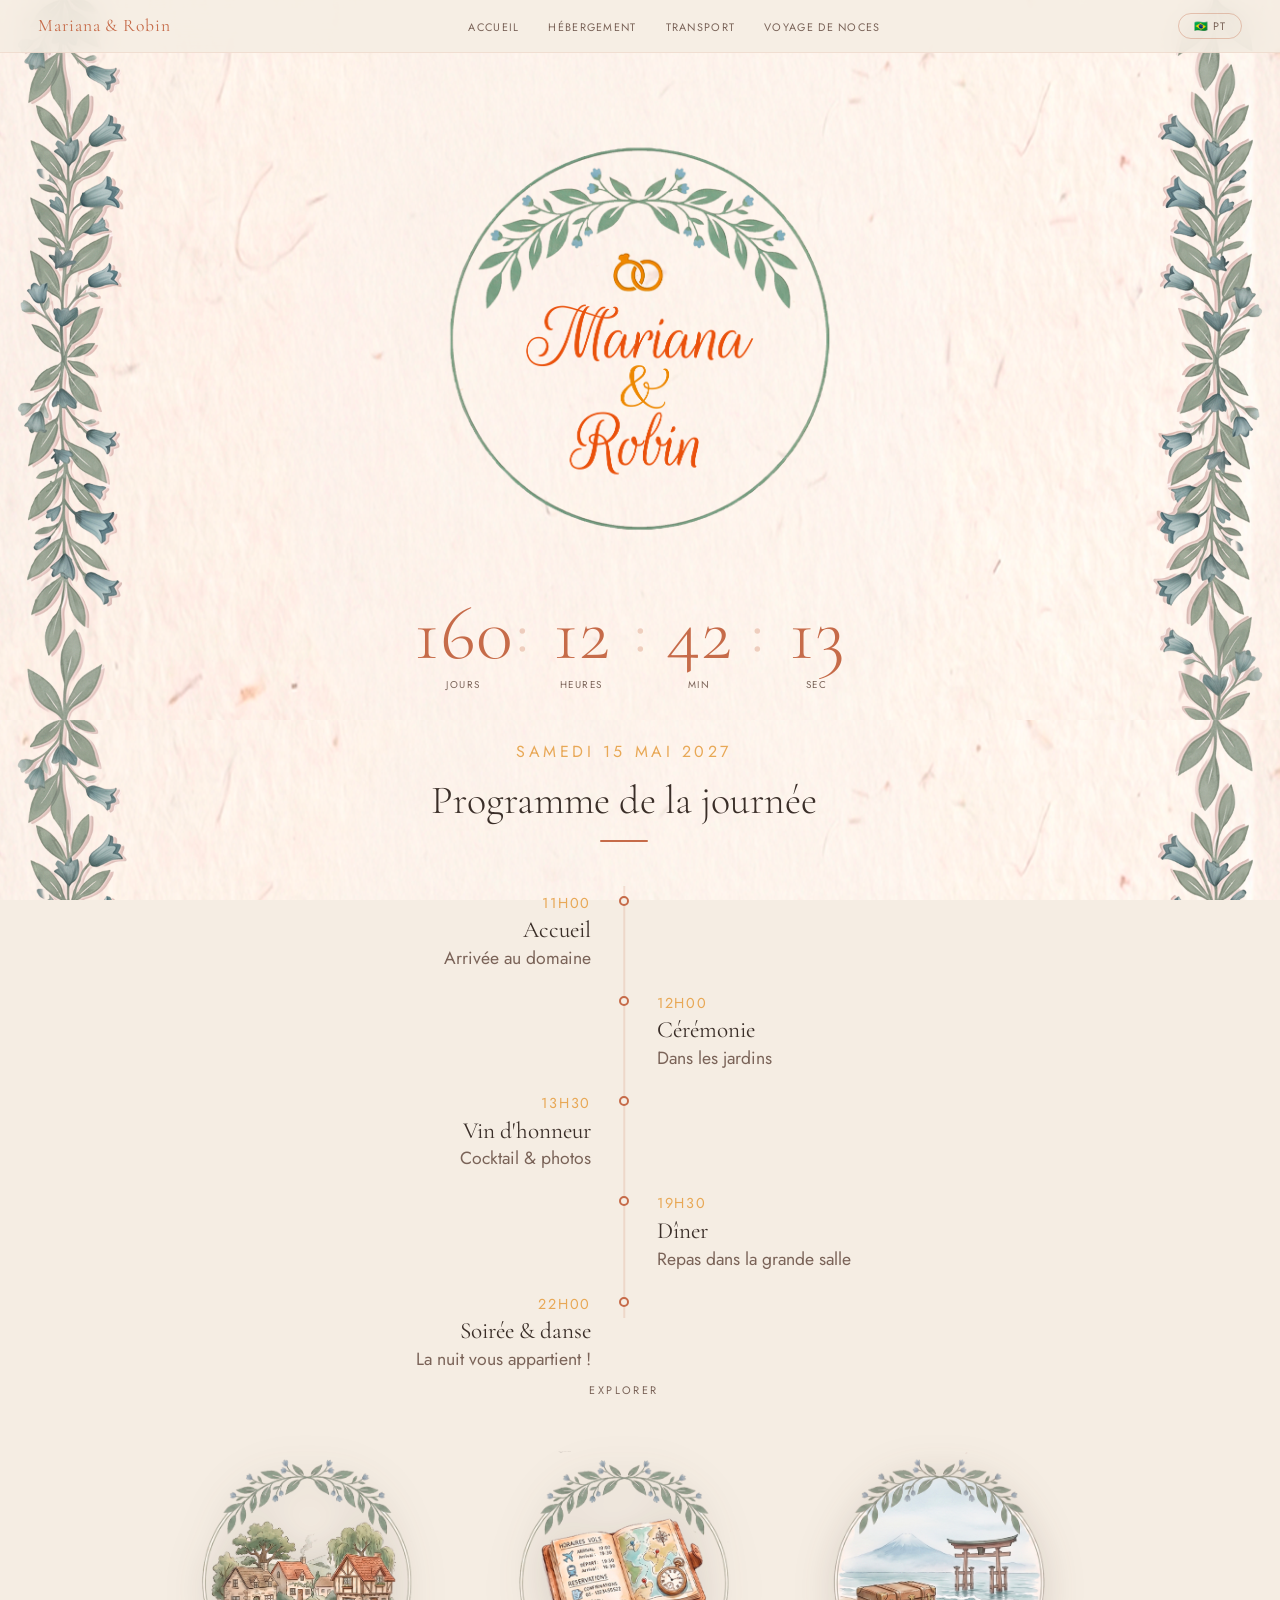
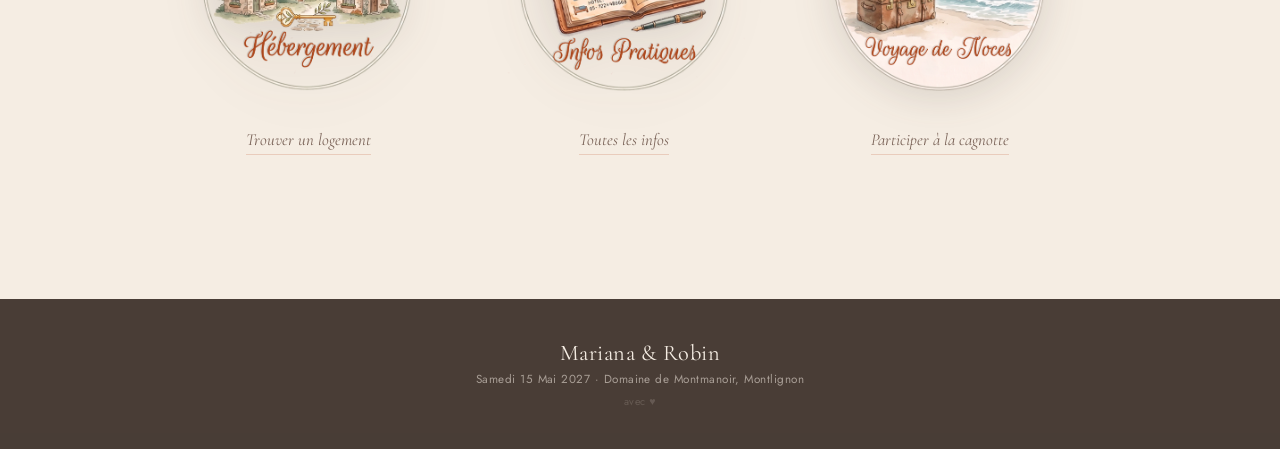
==== fr/accueil.html @ e63bd90a "Mise en ligne de la version multi-pages bilingue avec Landbot" ====
<!DOCTYPE html>
<html lang="fr">
<head>
<meta charset="UTF-8">
<meta name="viewport" content="width=device-width, initial-scale=1.0">
<title>Mariana & Robin — Accueil</title>
<link href="https://fonts.googleapis.com/css2?family=Cormorant+Garamond:ital,wght@0,300;0,400;0,600;1,300;1,400&family=Jost:wght@300;400;500&display=swap" rel="stylesheet">
<style>
*{margin:0;padding:0;box-sizing:border-box;}
img { max-width: 100%; height: auto; object-fit: contain; display: block; }
:root{ --tc:#C66B49; --am:#E8A856; --cr:#f5ede3; --dk:#3a2e28; --md:#7a6358; }

body {
  font-family:'Jost',sans-serif;
  color:var(--dk);
  overflow-x:hidden;
  background-color: #f5ede3;
}
/* REMARQUE PRO : Comme on est dans le dossier /fr, on doit mettre "../" pour trouver les images dans ASSET */
body::before {
  content:'';
  position:fixed;
  inset:0;
  z-index:-1;
  background-image: url("../ASSET/FOND SITE HTML.png");
  background-repeat: repeat-y;
  background-size: 100% auto;
  background-position: top center;
}

/* ── NAV ── */
nav{
  position:fixed;top:0;left:0;right:0;z-index:500;
  padding:.8rem 2.4rem;
  display:flex;align-items:center;justify-content:space-between;
  background:rgba(245,237,227,.88);
  backdrop-filter:blur(16px);-webkit-backdrop-filter:blur(16px);
  border-bottom:1px solid rgba(198,107,73,.12);
}
.nav-brand{font-family:'Cormorant Garamond',serif;font-size:1.1rem;color:var(--tc);letter-spacing:.05em;}
.nav-links{display:flex;gap:1.8rem;list-style:none;}
.nav-links a{font-size:.68rem;letter-spacing:.12em;text-transform:uppercase;color:var(--md);text-decoration:none;transition:color .2s;}
.nav-links a:hover{color:var(--tc);}
.btn-lang{
  background:none;border:1px solid rgba(198,107,73,.35);border-radius:30px;
  padding:.26rem .9rem;font-size:.68rem;letter-spacing:.1em;
  color:var(--md);cursor:pointer;font-family:'Jost',sans-serif;transition:all .2s; text-decoration: none;
}
.btn-lang:hover{background:var(--tc);color:white;border-color:var(--tc);}

/* ── CONTENT ── */
.main-content { padding-top: 90px; min-height: 100vh; }

.home-inner{ width:100%; max-width:100vw; margin:0 auto; padding:2.5rem 2rem 5rem; display:flex; flex-direction:column; align-items:center; gap:3rem; }
.home-banner{ width:min(450px,65vw); }
.home-banner img{ width:100%; display:block; }

/* Countdown */
.cd-wrap{ display:flex; align-items:flex-start; justify-content:center; width:100%; padding:0 2rem; box-sizing:border-box; }
.cd-col{display:flex;flex-direction:column;align-items:center;min-width:clamp(60px,10vw,100px);}
.cd-n{font-family:'Cormorant Garamond',serif;font-size:clamp(2.2rem,6vw,5rem);font-weight:300;color:var(--tc);line-height:1;}
.cd-l{font-size:.62rem;letter-spacing:.15em;text-transform:uppercase;color:var(--md);margin-top:.3rem;}
.cd-sep{font-family:'Cormorant Garamond',serif;font-size:clamp(2rem,5vw,4rem);color:rgba(198,107,73,.28);padding:0 .15rem;line-height:1.1;}

/* Programme & Timeline */
.prog-wrap{ width:100vw; margin-left:calc(-50vw + 50%); padding:0 2rem; box-sizing:border-box; }
.prog-ey{ font-size:1rem; letter-spacing:.22em; text-transform:uppercase; color:var(--am); text-align:center; margin-bottom:.8rem; }
.prog-h{ font-family:'Cormorant Garamond',serif; font-size:clamp(1.6rem,4vw,2.5rem); font-weight:300; text-align:center; }
.prog-rule{ width:48px; height:2px; background:var(--tc); margin:1rem auto 2.5rem; border-radius:2px; }
.tl{ position:relative; width:100%; display:flex; flex-direction:column; }
.tl::before{ content:''; position:absolute; left:50%; top:4px; bottom:4pc; width:1.5px; background:rgba(198,107,73,.16); transform:translateX(-50%); }
.tl-row{ display:grid; grid-template-columns:1fr 18px 1fr; align-items:start; padding:.7rem 4rem; opacity:0; transform:translateY(10px); transition:opacity .5s ease,transform .5s ease; width:100%; }
.tl-row.vis{ opacity:1; transform:translateY(0); }
.tl-l{ text-align:right; padding-right:1.5rem; }
.tl-r{ text-align:left; padding-left:1.5rem; }
.tl-dw{ display:flex; justify-content:center; padding-top:3px; }
.tl-d{ width:10px; height:10px; border-radius:50%; background:var(--cr); border:2px solid var(--tc); flex-shrink:0; }
.tl-time{ font-size:.9rem; letter-spacing:.12em; color:var(--am); text-transform:uppercase; margin-bottom:.2rem; }
.tl-ev{ font-family:'Cormorant Garamond',serif; font-size:1.45rem; color:var(--dk); }
.tl-ds{ font-size:1.1rem; color:var(--md); line-height:1.4; margin-top:.12rem; }

/* Cards Navigation */
.cards-wrap{ width:100%; padding:0 2rem; box-sizing:border-box; }
.cards-ey{font-size:.68rem;letter-spacing:.22em;text-transform:uppercase;color:var(--md);text-align:center;margin-bottom:2.5rem;}
.cards-grid{ 
  display:grid; 
  grid-template-columns:repeat(3,1fr); 
  gap:3rem; 
  max-width:900px; 
  margin:0 auto;
  justify-items: center; /* ← Centre les éléments horizontalement dans leur colonne */
  align-items: center;   /* ← Centre les éléments verticalement */
}
.card{
  display:flex;
  flex-direction:column;
  align-items:center;
  gap:1rem;
  cursor:pointer;
  text-decoration:none;
  text-align: center; /* ← Force le texte sous l'image à se centrer aussi */
}
.card-fig{ width:100%;aspect-ratio:1/1; display:flex;align-items:center;justify-content:center; background:transparent; padding:.8rem; transition:transform .35s ease; position:relative; }
.card:hover .card-fig{transform:translateY(-10px);}
.card-fig img{ width:100%;height:100%;object-fit:contain;display:block; filter:drop-shadow(0 6px 20px rgba(58,46,40,.15)); transition:filter .35s; }
.card:hover .card-fig img{filter:drop-shadow(0 12px 30px rgba(198,107,73,.25));}
.card-lbl{ font-family:'Cormorant Garamond',serif;font-style:italic; font-size:1.05rem; color:var(--md); border-bottom:1px solid rgba(198,107,73,.25);padding-bottom:4px; transition:color .2s,border-color .2s;text-align:center; }
.card:hover .card-lbl{color:var(--tc);border-color:var(--tc);}

/* Footer */
footer{ background:rgba(58,46,40,.92); color:rgba(245,237,227,.55); text-align:center; padding:2.5rem 2rem; font-size:.73rem; letter-spacing:.04em; margin-top: 4rem; }
.fn{font-family:'Cormorant Garamond',serif;font-size:1.4rem;color:var(--cr);margin-bottom:.35rem;}

/* Responsive Mobile */
/* ── Ajustements mobiles et tablettes ── */
@media(max-width:700px){
  /* On affiche la navbar de manière compacte au centre */
  .nav-brand { display: none; } /* On cache le logo pour gagner de la place */
  nav { 
    padding: .6rem .4rem; 
    justify-content: center; 
  }
  .nav-links { 
    display: flex; /* ← REVIENT À LA VIE ! */
    gap: 0.8rem; 
    list-style: none;
  }
  .nav-links a { 
    font-size: 0.58rem; /* Plus petit pour que ça passe sur un seul écran */
  }
  .btn-lang {
    padding: .2rem .6rem;
    font-size: .58rem;
    margin-left: .5rem;
  }

  /* Correction de la Timeline et du programme */
  /* Correction absolue de la Timeline sur mobile */
  /* ── TIMELINE ALTERNÉE ET CENTRÉE SUR MOBILE ── */
  .prog-wrap { 
    width: 100%; 
    margin-left: 0; 
    padding: 0 0.5rem; /* On réduit les marges externes pour gagner de la place */
    box-sizing: border-box;
  }
  
  .tl::before { 
    left: 50%; /* La ligne marron reste pile au milieu de l'écran */
    transform: translateX(-50%); 
  }
  
  .tl-row { 
    display: grid;
    grid-template-columns: 1fr 18px 1fr; /* On garde la structure en 3 colonnes comme sur PC */
    align-items: start;
    padding: 1rem 0; /* On réduit l'espace entre les lignes */
    width: 100%;
  }
  
  .tl-dw { 
    display: flex;
    justify-content: center; 
    padding-top: 3px;
  }
  
  /* On force les colonnes de texte à être visibles et à utiliser tout l'espace dispo */
  .tl-l, .tl-r { 
    display: block !important;
    width: 100%;
    box-sizing: border-box;
  }
  
  /* Côté Gauche sur mobile */
  .tl-l { 
    text-align: right;
    padding-right: 0.6rem; /* Espace serré avec la ligne pour éviter les retours à la ligne */
  }
  
  /* Côté Droite sur mobile */
  .tl-r { 
    text-align: left;
    padding-left: 0.6rem;
  }
  
  /* ── ADAPTATION DES TEXTES (Pour que ça rentre dans 160px) ── */
  .tl-time {
    font-size: 0.75rem; /* Heure légèrement plus petite */
    margin-bottom: 0.1rem;
  }
  
  .tl-ev { 
    font-size: 1.05rem; /* Titre de l'événement ajusté */
    line-height: 1.1;
  }
  
  .tl-ds { 
    font-size: 0.8rem; /* Description plus compacte */
    line-height: 1.3;
    margin-top: 0.1rem;
  }

  /* Grille des 3 illustrations */
  /* Grille des 3 illustrations réduites sur mobile */
  .cards-grid { 
    grid-template-columns: 1fr; 
    max-width: 180px; /* ← On passe de 280px à 180px pour réduire la taille des ronds */
    margin: 0 auto; 
    gap: 1.5rem;       /* ← On resserre un tout petit peu l'espace vertical entre eux */
  }
}
</style>
</head>
<body>

<nav>
  <div class="nav-brand">Mariana &amp; Robin</div>
  <ul class="nav-links">
    <!-- PRO TIP : Plus besoin de javascript pour naviguer ! On utilise de vrais liens html vers les fichiers du même dossier -->
    <li><a href="accueil.html">Accueil</a></li>
    <li><a href="hebergement.html">Hébergement</a></li>
    <li><a href="transport.html">Transport</a></li>
    <li><a href="voyage.html">Voyage de noces</a></li>
  </ul>
  <!-- Le bouton de langue pointe directement vers le dossier portugais equivalent -->
  <a class="btn-lang" href="../pt/accueil.html">🇧🇷 PT</a>
</nav>

<div class="main-content">
  <div class="home-inner">
    <div class="home-banner">
      <img src="../ASSET/LOGO_MARIAGE_SANSDATE.png" alt="Mariana & Robin">
    </div>

    <!-- Compte à rebours -->
    <div class="cd-wrap">
      <div class="cd-col"><span class="cd-n" id="cd-d">—</span><span class="cd-l">jours</span></div>
      <div class="cd-sep">:</div>
      <div class="cd-col"><span class="cd-n" id="cd-h">—</span><span class="cd-l">heures</span></div>
      <div class="cd-sep">:</div>
      <div class="cd-col"><span class="cd-n" id="cd-m">—</span><span class="cd-l">min</span></div>
      <div class="cd-sep">:</div>
      <div class="cd-col"><span class="cd-n" id="cd-s">—</span><span class="cd-l">sec</span></div>
    </div>

    <!-- Programme -->
    <div class="prog-wrap">
      <div class="prog-ey">Samedi 15 mai 2027</div>
      <h2 class="prog-h">Programme de la journée</h2>
      <div class="prog-rule"></div>
      
      <div class="tl">
        <div class="tl-row"><div class="tl-l"><div class="tl-time">11h00</div><div class="tl-ev">Accueil</div><div class="tl-ds">Arrivée au domaine</div></div><div class="tl-dw"><div class="tl-d"></div></div><div class="tl-r"></div></div>
        <div class="tl-row"><div class="tl-l"></div><div class="tl-dw"><div class="tl-d"></div></div><div class="tl-r"><div class="tl-time">12h00</div><div class="tl-ev">Cérémonie</div><div class="tl-ds">Dans les jardins</div></div></div>
        <div class="tl-row"><div class="tl-l"><div class="tl-time">13h30</div><div class="tl-ev">Vin d'honneur</div><div class="tl-ds">Cocktail & photos</div></div><div class="tl-dw"><div class="tl-d"></div></div><div class="tl-r"></div></div>
        <div class="tl-row"><div class="tl-l"></div><div class="tl-dw"><div class="tl-d"></div></div><div class="tl-r"><div class="tl-time">19h30</div><div class="tl-ev">Dîner</div><div class="tl-ds">Repas dans la grande salle</div></div></div>
        <div class="tl-row"><div class="tl-l"><div class="tl-time">22h00</div><div class="tl-ev">Soirée & danse</div><div class="tl-ds">La nuit vous appartient !</div></div><div class="tl-dw"><div class="tl-d"></div></div><div class="tl-r"></div></div>
      </div>

      <!-- Grille d'exploration (Les 3 ronds) -->
      <div class="cards-wrap">
        <div class="cards-ey">Explorer</div>
        <div class="cards-grid">
          <a class="card" href="hebergement.html">
            <div class="card-fig"><img src="../ASSET/illustrastion_hebergement_FR.png" alt="Hébergement"></div>
            <span class="card-lbl">Trouver un logement</span>
          </a>
          <a class="card" href="transport.html">
            <div class="card-fig"><img src="../ASSET/illustration_infos_FR.png" alt="Infos pratiques"></div>
            <span class="card-lbl">Toutes les infos</span>
          </a>
          <a class="card" href="voyage.html">
            <div class="card-fig"><img src="../ASSET/illustration_noces_FR.png" alt="Voyage de noces"></div>
            <span class="card-lbl">Participer à la cagnotte</span>
          </a>
        </div>
      </div>

    </div>
  </div>
</div>

<footer>
  <div class="fn">Mariana &amp; Robin</div>
  <p>Samedi 15 Mai 2027 · Domaine de Montmanoir, Montlignon</p>
  <p style="margin-top:.4rem;opacity:.3;font-size:.66rem;">avec ♥</p>
</footer>
<script type="module" src="https://cdn.landbot.io/landbot-3/landbot-3.0.0.mjs"></script>
<script type="module">
  var myLandbot = new Landbot.Livechat({
    configUrl: 'https://storage.googleapis.com/landbot.online/v3/H-3424089-JQLVC7HWA1J3TR3H/index.json',
  });
</script>
<script>
    
// Code Javascript réduit au strict minimum indispensable pour cette page (Timer + Animation)
function tickCd(){
  var t=new Date('2027-05-15T12:00:00'),n=new Date(),diff=t-n; if(diff<=0)return;
  var d=Math.floor(diff/86400000),h=Math.floor(diff%86400000/3600000),m=Math.floor(diff%3600000/60000),s=Math.floor(diff%60000/1000);
  document.getElementById('cd-d').textContent=d;
  document.getElementById('cd-h').textContent=String(h).padStart(2,'0');
  document.getElementById('cd-m').textContent=String(m).padStart(2,'0');
  document.getElementById('cd-s').textContent=String(s).padStart(2,'0');
}
tickCd(); setInterval(tickCd,1000);

function initTl(){
  var obs=new IntersectionObserver(function(entries){ entries.forEach(function(e){if(e.isIntersecting){e.target.classList.add('vis');obs.unobserve(e.target);}}); },{threshold:.25});
  document.querySelectorAll('.tl-row').forEach(function(el,i){el.style.transitionDelay=(i*.1)+'s';obs.observe(el);});
}
initTl();
</script>
</body>
</html>
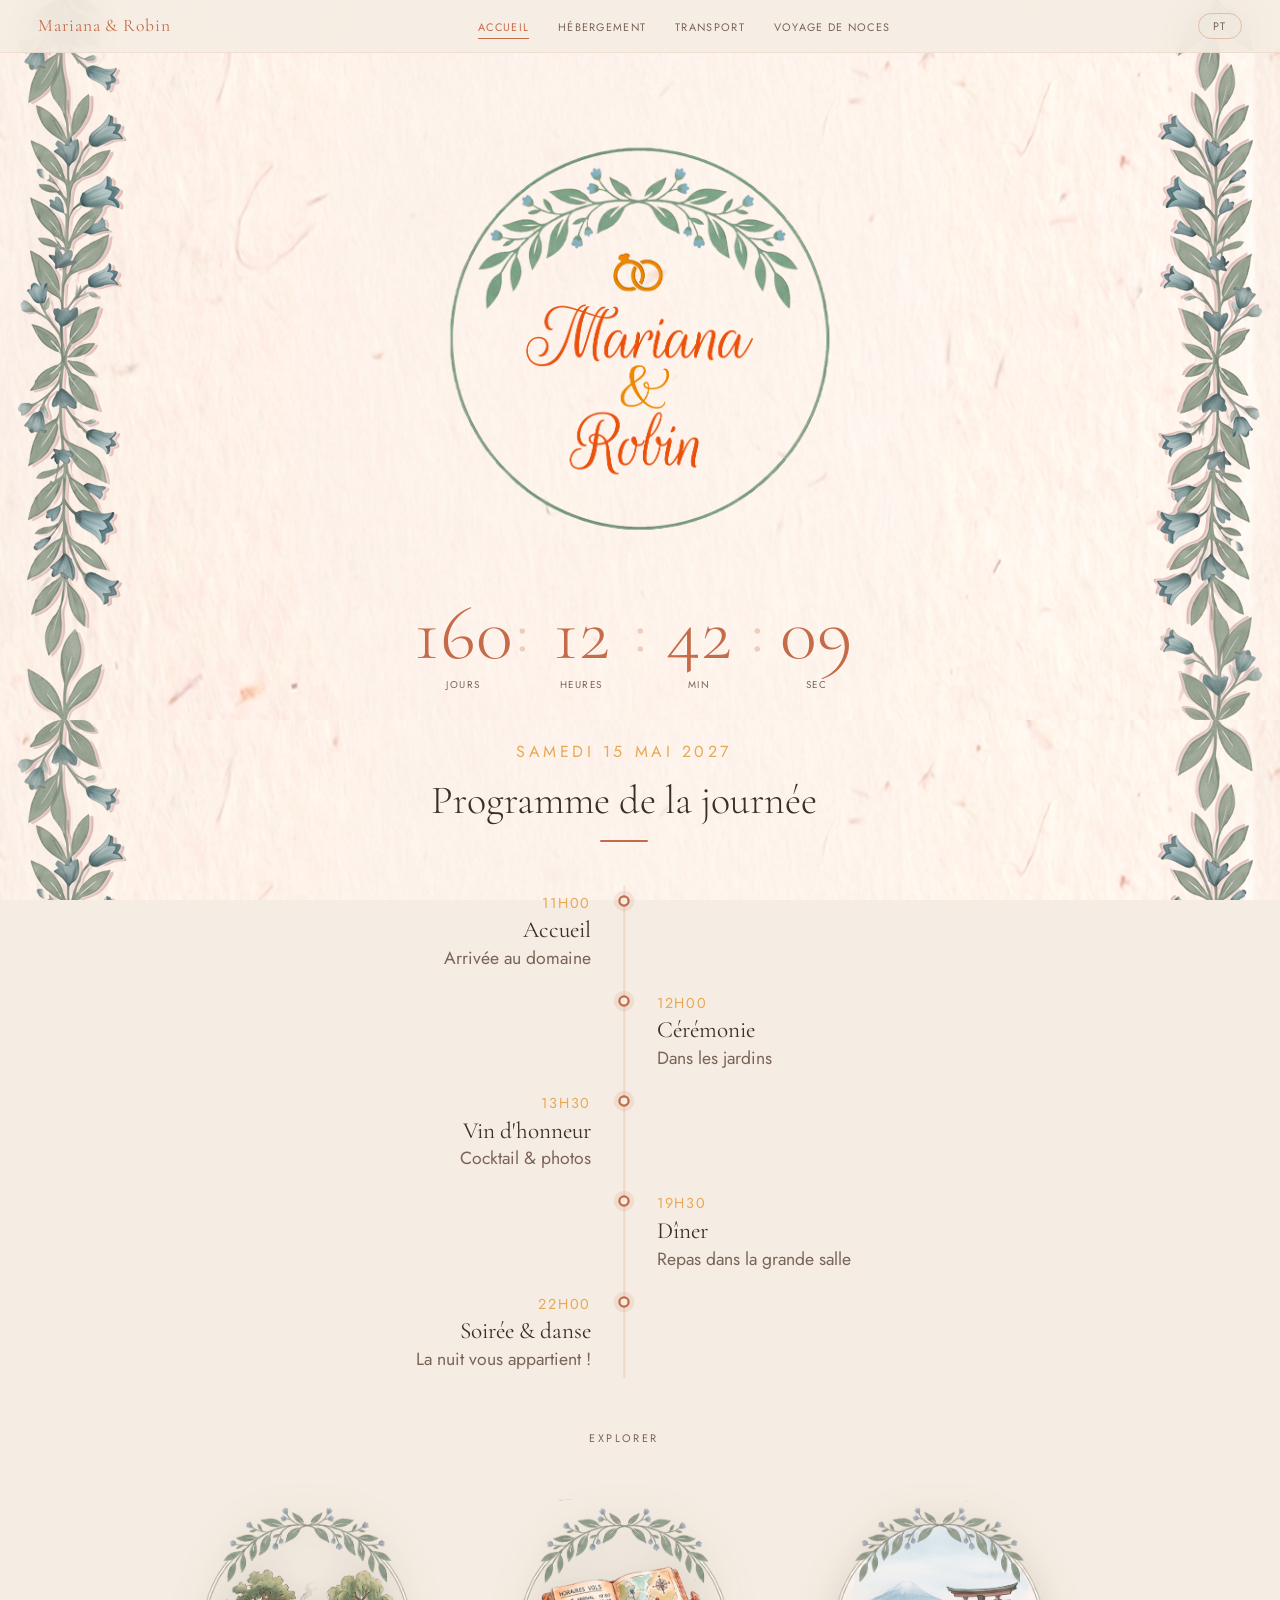
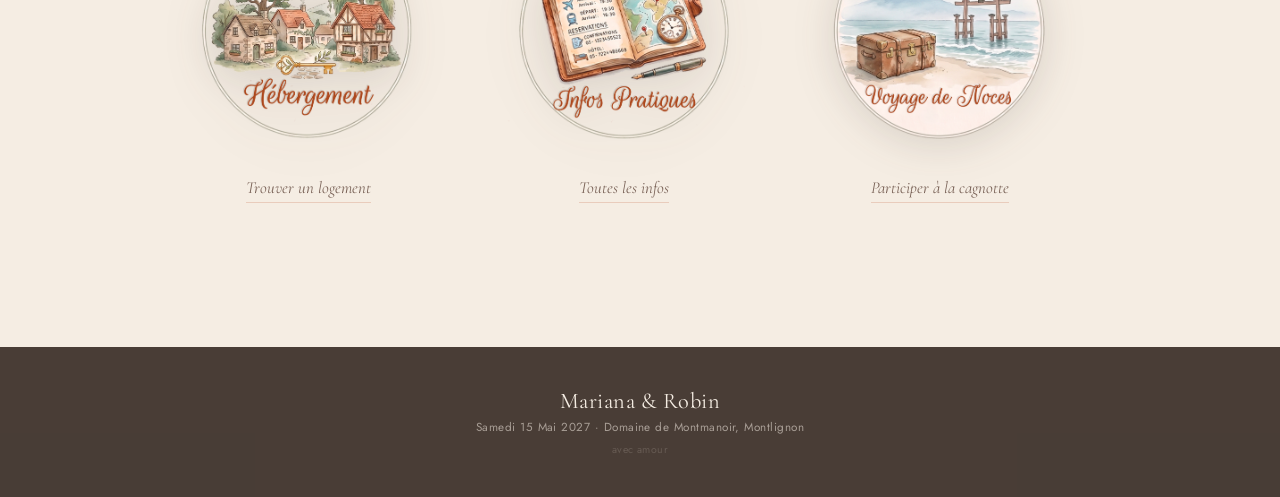
==== commit 2d67ed1a: "maj 1" ====
--- a/fr/accueil.html
+++ b/fr/accueil.html
@@ -3,278 +3,73 @@
 <head>
 <meta charset="UTF-8">
 <meta name="viewport" content="width=device-width, initial-scale=1.0">
+<meta name="referrer" content="strict-origin-when-cross-origin">
+<meta name="description" content="Mariana & Robin — accueil, programme et infos du mariage du 15 mai 2027.">
 <title>Mariana & Robin — Accueil</title>
+<link rel="preconnect" href="https://fonts.googleapis.com">
+<link rel="preconnect" href="https://fonts.gstatic.com" crossorigin>
 <link href="https://fonts.googleapis.com/css2?family=Cormorant+Garamond:ital,wght@0,300;0,400;0,600;1,300;1,400&family=Jost:wght@300;400;500&display=swap" rel="stylesheet">
-<style>
-*{margin:0;padding:0;box-sizing:border-box;}
-img { max-width: 100%; height: auto; object-fit: contain; display: block; }
-:root{ --tc:#C66B49; --am:#E8A856; --cr:#f5ede3; --dk:#3a2e28; --md:#7a6358; }
-
-body {
-  font-family:'Jost',sans-serif;
-  color:var(--dk);
-  overflow-x:hidden;
-  background-color: #f5ede3;
-}
-/* REMARQUE PRO : Comme on est dans le dossier /fr, on doit mettre "../" pour trouver les images dans ASSET */
-body::before {
-  content:'';
-  position:fixed;
-  inset:0;
-  z-index:-1;
-  background-image: url("../ASSET/FOND SITE HTML.png");
-  background-repeat: repeat-y;
-  background-size: 100% auto;
-  background-position: top center;
-}
-
-/* ── NAV ── */
-nav{
-  position:fixed;top:0;left:0;right:0;z-index:500;
-  padding:.8rem 2.4rem;
-  display:flex;align-items:center;justify-content:space-between;
-  background:rgba(245,237,227,.88);
-  backdrop-filter:blur(16px);-webkit-backdrop-filter:blur(16px);
-  border-bottom:1px solid rgba(198,107,73,.12);
-}
-.nav-brand{font-family:'Cormorant Garamond',serif;font-size:1.1rem;color:var(--tc);letter-spacing:.05em;}
-.nav-links{display:flex;gap:1.8rem;list-style:none;}
-.nav-links a{font-size:.68rem;letter-spacing:.12em;text-transform:uppercase;color:var(--md);text-decoration:none;transition:color .2s;}
-.nav-links a:hover{color:var(--tc);}
-.btn-lang{
-  background:none;border:1px solid rgba(198,107,73,.35);border-radius:30px;
-  padding:.26rem .9rem;font-size:.68rem;letter-spacing:.1em;
-  color:var(--md);cursor:pointer;font-family:'Jost',sans-serif;transition:all .2s; text-decoration: none;
-}
-.btn-lang:hover{background:var(--tc);color:white;border-color:var(--tc);}
-
-/* ── CONTENT ── */
-.main-content { padding-top: 90px; min-height: 100vh; }
-
-.home-inner{ width:100%; max-width:100vw; margin:0 auto; padding:2.5rem 2rem 5rem; display:flex; flex-direction:column; align-items:center; gap:3rem; }
-.home-banner{ width:min(450px,65vw); }
-.home-banner img{ width:100%; display:block; }
-
-/* Countdown */
-.cd-wrap{ display:flex; align-items:flex-start; justify-content:center; width:100%; padding:0 2rem; box-sizing:border-box; }
-.cd-col{display:flex;flex-direction:column;align-items:center;min-width:clamp(60px,10vw,100px);}
-.cd-n{font-family:'Cormorant Garamond',serif;font-size:clamp(2.2rem,6vw,5rem);font-weight:300;color:var(--tc);line-height:1;}
-.cd-l{font-size:.62rem;letter-spacing:.15em;text-transform:uppercase;color:var(--md);margin-top:.3rem;}
-.cd-sep{font-family:'Cormorant Garamond',serif;font-size:clamp(2rem,5vw,4rem);color:rgba(198,107,73,.28);padding:0 .15rem;line-height:1.1;}
-
-/* Programme & Timeline */
-.prog-wrap{ width:100vw; margin-left:calc(-50vw + 50%); padding:0 2rem; box-sizing:border-box; }
-.prog-ey{ font-size:1rem; letter-spacing:.22em; text-transform:uppercase; color:var(--am); text-align:center; margin-bottom:.8rem; }
-.prog-h{ font-family:'Cormorant Garamond',serif; font-size:clamp(1.6rem,4vw,2.5rem); font-weight:300; text-align:center; }
-.prog-rule{ width:48px; height:2px; background:var(--tc); margin:1rem auto 2.5rem; border-radius:2px; }
-.tl{ position:relative; width:100%; display:flex; flex-direction:column; }
-.tl::before{ content:''; position:absolute; left:50%; top:4px; bottom:4pc; width:1.5px; background:rgba(198,107,73,.16); transform:translateX(-50%); }
-.tl-row{ display:grid; grid-template-columns:1fr 18px 1fr; align-items:start; padding:.7rem 4rem; opacity:0; transform:translateY(10px); transition:opacity .5s ease,transform .5s ease; width:100%; }
-.tl-row.vis{ opacity:1; transform:translateY(0); }
-.tl-l{ text-align:right; padding-right:1.5rem; }
-.tl-r{ text-align:left; padding-left:1.5rem; }
-.tl-dw{ display:flex; justify-content:center; padding-top:3px; }
-.tl-d{ width:10px; height:10px; border-radius:50%; background:var(--cr); border:2px solid var(--tc); flex-shrink:0; }
-.tl-time{ font-size:.9rem; letter-spacing:.12em; color:var(--am); text-transform:uppercase; margin-bottom:.2rem; }
-.tl-ev{ font-family:'Cormorant Garamond',serif; font-size:1.45rem; color:var(--dk); }
-.tl-ds{ font-size:1.1rem; color:var(--md); line-height:1.4; margin-top:.12rem; }
-
-/* Cards Navigation */
-.cards-wrap{ width:100%; padding:0 2rem; box-sizing:border-box; }
-.cards-ey{font-size:.68rem;letter-spacing:.22em;text-transform:uppercase;color:var(--md);text-align:center;margin-bottom:2.5rem;}
-.cards-grid{ 
-  display:grid; 
-  grid-template-columns:repeat(3,1fr); 
-  gap:3rem; 
-  max-width:900px; 
-  margin:0 auto;
-  justify-items: center; /* ← Centre les éléments horizontalement dans leur colonne */
-  align-items: center;   /* ← Centre les éléments verticalement */
-}
-.card{
-  display:flex;
-  flex-direction:column;
-  align-items:center;
-  gap:1rem;
-  cursor:pointer;
-  text-decoration:none;
-  text-align: center; /* ← Force le texte sous l'image à se centrer aussi */
-}
-.card-fig{ width:100%;aspect-ratio:1/1; display:flex;align-items:center;justify-content:center; background:transparent; padding:.8rem; transition:transform .35s ease; position:relative; }
-.card:hover .card-fig{transform:translateY(-10px);}
-.card-fig img{ width:100%;height:100%;object-fit:contain;display:block; filter:drop-shadow(0 6px 20px rgba(58,46,40,.15)); transition:filter .35s; }
-.card:hover .card-fig img{filter:drop-shadow(0 12px 30px rgba(198,107,73,.25));}
-.card-lbl{ font-family:'Cormorant Garamond',serif;font-style:italic; font-size:1.05rem; color:var(--md); border-bottom:1px solid rgba(198,107,73,.25);padding-bottom:4px; transition:color .2s,border-color .2s;text-align:center; }
-.card:hover .card-lbl{color:var(--tc);border-color:var(--tc);}
-
-/* Footer */
-footer{ background:rgba(58,46,40,.92); color:rgba(245,237,227,.55); text-align:center; padding:2.5rem 2rem; font-size:.73rem; letter-spacing:.04em; margin-top: 4rem; }
-.fn{font-family:'Cormorant Garamond',serif;font-size:1.4rem;color:var(--cr);margin-bottom:.35rem;}
-
-/* Responsive Mobile */
-/* ── Ajustements mobiles et tablettes ── */
-@media(max-width:700px){
-  /* On affiche la navbar de manière compacte au centre */
-  .nav-brand { display: none; } /* On cache le logo pour gagner de la place */
-  nav { 
-    padding: .6rem .4rem; 
-    justify-content: center; 
-  }
-  .nav-links { 
-    display: flex; /* ← REVIENT À LA VIE ! */
-    gap: 0.8rem; 
-    list-style: none;
-  }
-  .nav-links a { 
-    font-size: 0.58rem; /* Plus petit pour que ça passe sur un seul écran */
-  }
-  .btn-lang {
-    padding: .2rem .6rem;
-    font-size: .58rem;
-    margin-left: .5rem;
-  }
-
-  /* Correction de la Timeline et du programme */
-  /* Correction absolue de la Timeline sur mobile */
-  /* ── TIMELINE ALTERNÉE ET CENTRÉE SUR MOBILE ── */
-  .prog-wrap { 
-    width: 100%; 
-    margin-left: 0; 
-    padding: 0 0.5rem; /* On réduit les marges externes pour gagner de la place */
-    box-sizing: border-box;
-  }
-  
-  .tl::before { 
-    left: 50%; /* La ligne marron reste pile au milieu de l'écran */
-    transform: translateX(-50%); 
-  }
-  
-  .tl-row { 
-    display: grid;
-    grid-template-columns: 1fr 18px 1fr; /* On garde la structure en 3 colonnes comme sur PC */
-    align-items: start;
-    padding: 1rem 0; /* On réduit l'espace entre les lignes */
-    width: 100%;
-  }
-  
-  .tl-dw { 
-    display: flex;
-    justify-content: center; 
-    padding-top: 3px;
-  }
-  
-  /* On force les colonnes de texte à être visibles et à utiliser tout l'espace dispo */
-  .tl-l, .tl-r { 
-    display: block !important;
-    width: 100%;
-    box-sizing: border-box;
-  }
-  
-  /* Côté Gauche sur mobile */
-  .tl-l { 
-    text-align: right;
-    padding-right: 0.6rem; /* Espace serré avec la ligne pour éviter les retours à la ligne */
-  }
-  
-  /* Côté Droite sur mobile */
-  .tl-r { 
-    text-align: left;
-    padding-left: 0.6rem;
-  }
-  
-  /* ── ADAPTATION DES TEXTES (Pour que ça rentre dans 160px) ── */
-  .tl-time {
-    font-size: 0.75rem; /* Heure légèrement plus petite */
-    margin-bottom: 0.1rem;
-  }
-  
-  .tl-ev { 
-    font-size: 1.05rem; /* Titre de l'événement ajusté */
-    line-height: 1.1;
-  }
-  
-  .tl-ds { 
-    font-size: 0.8rem; /* Description plus compacte */
-    line-height: 1.3;
-    margin-top: 0.1rem;
-  }
-
-  /* Grille des 3 illustrations */
-  /* Grille des 3 illustrations réduites sur mobile */
-  .cards-grid { 
-    grid-template-columns: 1fr; 
-    max-width: 180px; /* ← On passe de 280px à 180px pour réduire la taille des ronds */
-    margin: 0 auto; 
-    gap: 1.5rem;       /* ← On resserre un tout petit peu l'espace vertical entre eux */
-  }
-}
-</style>
+<link rel="stylesheet" href="../css/site.css">
 </head>
-<body>
+<body class="bg-site">
 
 <nav>
-  <div class="nav-brand">Mariana &amp; Robin</div>
+  <a class="nav-brand" href="accueil.html">Mariana &amp; Robin</a>
   <ul class="nav-links">
-    <!-- PRO TIP : Plus besoin de javascript pour naviguer ! On utilise de vrais liens html vers les fichiers du même dossier -->
     <li><a href="accueil.html">Accueil</a></li>
     <li><a href="hebergement.html">Hébergement</a></li>
     <li><a href="transport.html">Transport</a></li>
     <li><a href="voyage.html">Voyage de noces</a></li>
   </ul>
-  <!-- Le bouton de langue pointe directement vers le dossier portugais equivalent -->
-  <a class="btn-lang" href="../pt/accueil.html">🇧🇷 PT</a>
+  <a class="btn-lang" href="../pt/accueil.html" hreflang="pt">PT</a>
 </nav>
 
 <div class="main-content">
   <div class="home-inner">
-    <div class="home-banner">
+    <div class="home-banner reveal-scale">
       <img src="../ASSET/LOGO_MARIAGE_SANSDATE.png" alt="Mariana & Robin">
     </div>
 
-    <!-- Compte à rebours -->
-    <div class="cd-wrap">
+    <div class="cd-wrap reveal" style="transition-delay:.12s">
       <div class="cd-col"><span class="cd-n" id="cd-d">—</span><span class="cd-l">jours</span></div>
-      <div class="cd-sep">:</div>
+      <div class="cd-sep" aria-hidden="true">:</div>
       <div class="cd-col"><span class="cd-n" id="cd-h">—</span><span class="cd-l">heures</span></div>
-      <div class="cd-sep">:</div>
+      <div class="cd-sep" aria-hidden="true">:</div>
       <div class="cd-col"><span class="cd-n" id="cd-m">—</span><span class="cd-l">min</span></div>
-      <div class="cd-sep">:</div>
+      <div class="cd-sep" aria-hidden="true">:</div>
       <div class="cd-col"><span class="cd-n" id="cd-s">—</span><span class="cd-l">sec</span></div>
     </div>
 
-    <!-- Programme -->
     <div class="prog-wrap">
-      <div class="prog-ey">Samedi 15 mai 2027</div>
-      <h2 class="prog-h">Programme de la journée</h2>
-      <div class="prog-rule"></div>
-      
-      <div class="tl">
-        <div class="tl-row"><div class="tl-l"><div class="tl-time">11h00</div><div class="tl-ev">Accueil</div><div class="tl-ds">Arrivée au domaine</div></div><div class="tl-dw"><div class="tl-d"></div></div><div class="tl-r"></div></div>
-        <div class="tl-row"><div class="tl-l"></div><div class="tl-dw"><div class="tl-d"></div></div><div class="tl-r"><div class="tl-time">12h00</div><div class="tl-ev">Cérémonie</div><div class="tl-ds">Dans les jardins</div></div></div>
-        <div class="tl-row"><div class="tl-l"><div class="tl-time">13h30</div><div class="tl-ev">Vin d'honneur</div><div class="tl-ds">Cocktail & photos</div></div><div class="tl-dw"><div class="tl-d"></div></div><div class="tl-r"></div></div>
-        <div class="tl-row"><div class="tl-l"></div><div class="tl-dw"><div class="tl-d"></div></div><div class="tl-r"><div class="tl-time">19h30</div><div class="tl-ev">Dîner</div><div class="tl-ds">Repas dans la grande salle</div></div></div>
-        <div class="tl-row"><div class="tl-l"><div class="tl-time">22h00</div><div class="tl-ev">Soirée & danse</div><div class="tl-ds">La nuit vous appartient !</div></div><div class="tl-dw"><div class="tl-d"></div></div><div class="tl-r"></div></div>
+      <div class="prog-ey reveal">Samedi 15 mai 2027</div>
+      <h1 class="prog-h reveal">Programme de la journée</h1>
+      <div class="prog-rule reveal" aria-hidden="true"></div>
+
+      <div class="tl" role="list">
+        <div class="tl-row" role="listitem"><div class="tl-l"><div class="tl-time">11h00</div><div class="tl-ev">Accueil</div><div class="tl-ds">Arrivée au domaine</div></div><div class="tl-dw"><div class="tl-d" aria-hidden="true"></div></div><div class="tl-r"></div></div>
+        <div class="tl-row" role="listitem"><div class="tl-l"></div><div class="tl-dw"><div class="tl-d" aria-hidden="true"></div></div><div class="tl-r"><div class="tl-time">12h00</div><div class="tl-ev">Cérémonie</div><div class="tl-ds">Dans les jardins</div></div></div>
+        <div class="tl-row" role="listitem"><div class="tl-l"><div class="tl-time">13h30</div><div class="tl-ev">Vin d'honneur</div><div class="tl-ds">Cocktail &amp; photos</div></div><div class="tl-dw"><div class="tl-d" aria-hidden="true"></div></div><div class="tl-r"></div></div>
+        <div class="tl-row" role="listitem"><div class="tl-l"></div><div class="tl-dw"><div class="tl-d" aria-hidden="true"></div></div><div class="tl-r"><div class="tl-time">19h30</div><div class="tl-ev">Dîner</div><div class="tl-ds">Repas dans la grande salle</div></div></div>
+        <div class="tl-row" role="listitem"><div class="tl-l"><div class="tl-time">22h00</div><div class="tl-ev">Soirée &amp; danse</div><div class="tl-ds">La nuit vous appartient !</div></div><div class="tl-dw"><div class="tl-d" aria-hidden="true"></div></div><div class="tl-r"></div></div>
       </div>
 
-      <!-- Grille d'exploration (Les 3 ronds) -->
       <div class="cards-wrap">
-        <div class="cards-ey">Explorer</div>
+        <div class="cards-ey reveal">Explorer</div>
         <div class="cards-grid">
-          <a class="card" href="hebergement.html">
-            <div class="card-fig"><img src="../ASSET/illustrastion_hebergement_FR.png" alt="Hébergement"></div>
+          <a class="card reveal" href="hebergement.html">
+            <div class="card-fig"><img src="../ASSET/illustrastion_hebergement_FR.png" alt=""></div>
             <span class="card-lbl">Trouver un logement</span>
           </a>
-          <a class="card" href="transport.html">
-            <div class="card-fig"><img src="../ASSET/illustration_infos_FR.png" alt="Infos pratiques"></div>
+          <a class="card reveal" href="transport.html">
+            <div class="card-fig"><img src="../ASSET/illustration_infos_FR.png" alt=""></div>
             <span class="card-lbl">Toutes les infos</span>
           </a>
-          <a class="card" href="voyage.html">
-            <div class="card-fig"><img src="../ASSET/illustration_noces_FR.png" alt="Voyage de noces"></div>
+          <a class="card reveal" href="voyage.html">
+            <div class="card-fig"><img src="../ASSET/illustration_noces_FR.png" alt=""></div>
             <span class="card-lbl">Participer à la cagnotte</span>
           </a>
         </div>
       </div>
-
     </div>
   </div>
 </div>
@@ -282,32 +77,15 @@
 <footer>
   <div class="fn">Mariana &amp; Robin</div>
   <p>Samedi 15 Mai 2027 · Domaine de Montmanoir, Montlignon</p>
-  <p style="margin-top:.4rem;opacity:.3;font-size:.66rem;">avec ♥</p>
+  <p class="footer-heart">avec amour</p>
 </footer>
-<script type="module" src="https://cdn.landbot.io/landbot-3/landbot-3.0.0.mjs"></script>
+
+<script type="module" src="https://cdn.landbot.io/landbot-3/landbot-3.0.0.mjs" crossorigin="anonymous"></script>
 <script type="module">
-  var myLandbot = new Landbot.Livechat({
+  new Landbot.Livechat({
     configUrl: 'https://storage.googleapis.com/landbot.online/v3/H-3424089-JQLVC7HWA1J3TR3H/index.json',
   });
 </script>
-<script>
-    
-// Code Javascript réduit au strict minimum indispensable pour cette page (Timer + Animation)
-function tickCd(){
-  var t=new Date('2027-05-15T12:00:00'),n=new Date(),diff=t-n; if(diff<=0)return;
-  var d=Math.floor(diff/86400000),h=Math.floor(diff%86400000/3600000),m=Math.floor(diff%3600000/60000),s=Math.floor(diff%60000/1000);
-  document.getElementById('cd-d').textContent=d;
-  document.getElementById('cd-h').textContent=String(h).padStart(2,'0');
-  document.getElementById('cd-m').textContent=String(m).padStart(2,'0');
-  document.getElementById('cd-s').textContent=String(s).padStart(2,'0');
-}
-tickCd(); setInterval(tickCd,1000);
-
-function initTl(){
-  var obs=new IntersectionObserver(function(entries){ entries.forEach(function(e){if(e.isIntersecting){e.target.classList.add('vis');obs.unobserve(e.target);}}); },{threshold:.25});
-  document.querySelectorAll('.tl-row').forEach(function(el,i){el.style.transitionDelay=(i*.1)+'s';obs.observe(el);});
-}
-initTl();
-</script>
+<script src="../js/site.js" defer></script>
 </body>
-</html>+</html>
--- a/css/site.css
+++ b/css/site.css
@@ -0,0 +1,919 @@
+/* Mariana & Robin — styles partagés */
+*, *::before, *::after { margin: 0; padding: 0; box-sizing: border-box; }
+
+img {
+  max-width: 100%;
+  height: auto;
+  object-fit: contain;
+  display: block;
+}
+
+:root {
+  --tc: #C66B49;
+  --am: #E8A856;
+  --cr: #f5ede3;
+  --dk: #3a2e28;
+  --md: #7a6358;
+  --glass: rgba(245, 237, 227, 0.88);
+  --ease-out: cubic-bezier(0.22, 1, 0.36, 1);
+  --ease-soft: cubic-bezier(0.4, 0, 0.2, 1);
+}
+
+html { scroll-behavior: smooth; }
+
+body {
+  font-family: 'Jost', sans-serif;
+  color: var(--dk);
+  overflow-x: hidden;
+  background-color: var(--cr);
+}
+
+body.bg-site::before {
+  content: '';
+  position: fixed;
+  inset: 0;
+  z-index: -1;
+  background-image: url("../ASSET/FOND SITE HTML.png");
+  background-repeat: repeat-y;
+  background-size: 100% auto;
+  background-position: top center;
+}
+
+/* ── Nav ── */
+nav {
+  position: fixed;
+  top: 0; left: 0; right: 0;
+  z-index: 500;
+  padding: 0.8rem 2.4rem;
+  display: flex;
+  align-items: center;
+  justify-content: space-between;
+  gap: 1rem;
+  background: var(--glass);
+  backdrop-filter: blur(18px);
+  -webkit-backdrop-filter: blur(18px);
+  border-bottom: 1px solid rgba(198, 107, 73, 0.12);
+  transition: background 0.35s var(--ease-soft), box-shadow 0.35s var(--ease-soft);
+}
+
+nav.is-scrolled {
+  background: rgba(245, 237, 227, 0.96);
+  box-shadow: 0 1px 0 rgba(198, 107, 73, 0.08);
+}
+
+.nav-brand {
+  font-family: 'Cormorant Garamond', serif;
+  font-size: 1.1rem;
+  color: var(--tc);
+  letter-spacing: 0.05em;
+  white-space: nowrap;
+  text-decoration: none;
+}
+
+.nav-links {
+  display: flex;
+  gap: 1.8rem;
+  list-style: none;
+  flex-shrink: 1;
+}
+
+.nav-links a {
+  position: relative;
+  font-size: 0.68rem;
+  letter-spacing: 0.12em;
+  text-transform: uppercase;
+  color: var(--md);
+  text-decoration: none;
+  white-space: nowrap;
+  transition: color 0.25s var(--ease-soft);
+}
+
+.nav-links a::after {
+  content: '';
+  position: absolute;
+  left: 0; right: 0; bottom: -4px;
+  height: 1px;
+  background: var(--tc);
+  transform: scaleX(0);
+  transform-origin: center;
+  transition: transform 0.35s var(--ease-out);
+}
+
+.nav-links a:hover,
+.nav-links a[aria-current="page"] { color: var(--tc); }
+
+.nav-links a:hover::after,
+.nav-links a[aria-current="page"]::after { transform: scaleX(1); }
+
+.btn-lang {
+  background: none;
+  border: 1px solid rgba(198, 107, 73, 0.35);
+  border-radius: 30px;
+  padding: 0.26rem 0.9rem;
+  font-size: 0.68rem;
+  letter-spacing: 0.1em;
+  color: var(--md);
+  cursor: pointer;
+  font-family: 'Jost', sans-serif;
+  text-decoration: none;
+  flex-shrink: 0;
+  white-space: nowrap;
+  transition: background 0.25s, color 0.25s, border-color 0.25s, transform 0.25s var(--ease-out);
+}
+
+.btn-lang:hover {
+  background: var(--tc);
+  color: #fff;
+  border-color: var(--tc);
+  transform: translateY(-1px);
+}
+
+/* ── Shared layout ── */
+.main-content {
+  padding-top: 90px;
+  min-height: 100vh;
+}
+
+.inner-hero {
+  display: flex;
+  justify-content: center;
+  padding: 0 2rem;
+  width: min(250px, 40vw);
+  margin: 0 auto 1.5rem;
+  position: relative;
+  z-index: 2;
+}
+
+.inner-hero img {
+  width: 100%;
+  display: block;
+  filter: drop-shadow(0 8px 30px rgba(58, 46, 40, 0.2));
+}
+
+.inner-body {
+  max-width: 820px;
+  margin: 0 auto;
+  padding: 0.5rem 2rem 5rem;
+  text-align: center;
+}
+
+.ey {
+  font-size: 0.6rem;
+  letter-spacing: 0.22em;
+  text-transform: uppercase;
+  color: var(--am);
+  display: block;
+  margin-bottom: 0.5rem;
+  text-align: center;
+}
+
+.sec-h {
+  font-family: 'Cormorant Garamond', serif;
+  font-size: clamp(1.4rem, 3vw, 2.2rem);
+  font-weight: 300;
+  margin-bottom: 0.8rem;
+  text-align: center;
+}
+
+.rule {
+  width: 36px;
+  height: 1.5px;
+  background: var(--tc);
+  border-radius: 2px;
+  margin: 0 auto 2.5rem;
+}
+
+/* ── Reveal animations ── */
+.reveal {
+  opacity: 0;
+  transform: translateY(18px);
+  transition: opacity 0.7s var(--ease-out), transform 0.7s var(--ease-out);
+}
+
+.reveal.is-in {
+  opacity: 1;
+  transform: translateY(0);
+}
+
+.reveal-scale {
+  opacity: 0;
+  transform: scale(0.96) translateY(12px);
+  transition: opacity 0.8s var(--ease-out), transform 0.8s var(--ease-out);
+}
+
+.reveal-scale.is-in {
+  opacity: 1;
+  transform: scale(1) translateY(0);
+}
+
+/* ── Language landing ── */
+#lp {
+  position: fixed;
+  inset: 0;
+  z-index: 999;
+  display: flex;
+  flex-direction: column;
+  align-items: center;
+  justify-content: flex-start;
+  overflow-y: auto;
+  padding: clamp(0.5rem, 1.5vh, 1.2rem) 1rem clamp(0.8rem, 2vh, 1.5rem);
+}
+
+.lp-logo {
+  width: min(1000px, 95vw);
+  max-height: 25vh;
+  flex-shrink: 0;
+  opacity: 0;
+  animation: fadeUp 0.9s var(--ease-out) 0.1s forwards;
+}
+
+.lp-logo img { width: 100%; display: block; }
+
+.lp-choices {
+  display: flex;
+  gap: clamp(1rem, 10vw, 3rem);
+  justify-content: center;
+  align-items: center;
+  flex: 1;
+  width: 100%;
+  min-height: 0;
+  opacity: 0;
+  animation: fadeUp 0.9s var(--ease-out) 0.55s forwards;
+}
+
+.lp-choice {
+  display: flex;
+  flex-direction: column;
+  align-items: center;
+  gap: 0.6rem;
+  cursor: pointer;
+  flex: 0 1 auto;
+  min-width: 140px;
+  min-height: 0;
+  text-decoration: none;
+  transition: transform 0.45s var(--ease-out);
+}
+
+.lp-choice:hover { transform: translateY(-8px); }
+.lp-choice:focus-visible {
+  outline: 2px solid var(--tc);
+  outline-offset: 6px;
+  border-radius: 8px;
+}
+
+.lp-choice img {
+  width: auto;
+  height: clamp(180px, 35vh, 480px);
+  max-width: 40vw;
+  object-fit: contain;
+  filter: drop-shadow(0 8px 28px rgba(198, 107, 73, 0.22));
+  transition: filter 0.4s var(--ease-soft), transform 0.45s var(--ease-out);
+}
+
+.lp-choice:hover img {
+  filter: drop-shadow(0 18px 42px rgba(198, 107, 73, 0.4));
+  transform: scale(1.02);
+}
+
+.lp-cta {
+  font-size: clamp(0.58rem, 0.78vw, 0.7rem);
+  letter-spacing: 0.18em;
+  text-transform: uppercase;
+  color: var(--md);
+  border-bottom: 1px solid rgba(198, 107, 73, 0.3);
+  padding-bottom: 2px;
+  transition: color 0.25s, border-color 0.25s;
+  flex-shrink: 0;
+}
+
+.lp-choice:hover .lp-cta {
+  color: var(--tc);
+  border-color: var(--tc);
+}
+
+@keyframes fadeUp {
+  from { opacity: 0; transform: translateY(16px); }
+  to { opacity: 1; transform: translateY(0); }
+}
+
+/* ── Accueil ── */
+.home-inner {
+  width: 100%;
+  max-width: 100vw;
+  margin: 0 auto;
+  padding: 2.5rem 2rem 5rem;
+  display: flex;
+  flex-direction: column;
+  align-items: center;
+  gap: 3rem;
+}
+
+.home-banner { width: min(450px, 65vw); }
+.home-banner img { width: 100%; display: block; }
+
+.cd-wrap {
+  display: flex;
+  align-items: flex-start;
+  justify-content: center;
+  width: 100%;
+  padding: 0 2rem;
+  box-sizing: border-box;
+}
+
+.cd-col {
+  display: flex;
+  flex-direction: column;
+  align-items: center;
+  min-width: clamp(60px, 10vw, 100px);
+}
+
+.cd-n {
+  font-family: 'Cormorant Garamond', serif;
+  font-size: clamp(2.2rem, 6vw, 5rem);
+  font-weight: 300;
+  color: var(--tc);
+  line-height: 1;
+  transition: opacity 0.2s var(--ease-soft), transform 0.2s var(--ease-soft);
+}
+
+.cd-n.is-tick {
+  opacity: 0.45;
+  transform: translateY(-4px);
+}
+
+.cd-l {
+  font-size: 0.62rem;
+  letter-spacing: 0.15em;
+  text-transform: uppercase;
+  color: var(--md);
+  margin-top: 0.3rem;
+}
+
+.cd-sep {
+  font-family: 'Cormorant Garamond', serif;
+  font-size: clamp(2rem, 5vw, 4rem);
+  color: rgba(198, 107, 73, 0.28);
+  padding: 0 0.15rem;
+  line-height: 1.1;
+}
+
+.prog-wrap {
+  width: 100vw;
+  margin-left: calc(-50vw + 50%);
+  padding: 0 2rem;
+  box-sizing: border-box;
+}
+
+.prog-ey {
+  font-size: 1rem;
+  letter-spacing: 0.22em;
+  text-transform: uppercase;
+  color: var(--am);
+  text-align: center;
+  margin-bottom: 0.8rem;
+}
+
+.prog-h {
+  font-family: 'Cormorant Garamond', serif;
+  font-size: clamp(1.6rem, 4vw, 2.5rem);
+  font-weight: 300;
+  text-align: center;
+}
+
+.prog-rule {
+  width: 48px;
+  height: 2px;
+  background: var(--tc);
+  margin: 1rem auto 2.5rem;
+  border-radius: 2px;
+}
+
+.tl {
+  position: relative;
+  width: 100%;
+  display: flex;
+  flex-direction: column;
+}
+
+.tl::before {
+  content: '';
+  position: absolute;
+  left: 50%;
+  top: 4px;
+  bottom: 4px;
+  width: 1.5px;
+  background: rgba(198, 107, 73, 0.16);
+  transform: translateX(-50%);
+}
+
+.tl-row {
+  display: grid;
+  grid-template-columns: 1fr 18px 1fr;
+  align-items: start;
+  padding: 0.7rem 4rem;
+  opacity: 0;
+  transform: translateY(14px);
+  transition: opacity 0.55s var(--ease-out), transform 0.55s var(--ease-out);
+  width: 100%;
+}
+
+.tl-row.vis {
+  opacity: 1;
+  transform: translateY(0);
+}
+
+.tl-l { text-align: right; padding-right: 1.5rem; }
+.tl-r { text-align: left; padding-left: 1.5rem; }
+.tl-dw { display: flex; justify-content: center; padding-top: 3px; }
+
+.tl-d {
+  width: 10px;
+  height: 10px;
+  border-radius: 50%;
+  background: var(--cr);
+  border: 2px solid var(--tc);
+  flex-shrink: 0;
+  transition: transform 0.4s var(--ease-out), box-shadow 0.4s var(--ease-out);
+}
+
+.tl-row.vis .tl-d {
+  transform: scale(1.15);
+  box-shadow: 0 0 0 4px rgba(198, 107, 73, 0.12);
+}
+
+.tl-time {
+  font-size: 0.9rem;
+  letter-spacing: 0.12em;
+  color: var(--am);
+  text-transform: uppercase;
+  margin-bottom: 0.2rem;
+}
+
+.tl-ev {
+  font-family: 'Cormorant Garamond', serif;
+  font-size: 1.45rem;
+  color: var(--dk);
+}
+
+.tl-ds {
+  font-size: 1.1rem;
+  color: var(--md);
+  line-height: 1.4;
+  margin-top: 0.12rem;
+}
+
+.cards-wrap {
+  width: 100%;
+  padding: 0 2rem;
+  box-sizing: border-box;
+  margin-top: 3rem;
+}
+
+.cards-ey {
+  font-size: 0.68rem;
+  letter-spacing: 0.22em;
+  text-transform: uppercase;
+  color: var(--md);
+  text-align: center;
+  margin-bottom: 2.5rem;
+}
+
+.cards-grid {
+  display: grid;
+  grid-template-columns: repeat(3, 1fr);
+  gap: 3rem;
+  max-width: 900px;
+  margin: 0 auto;
+  justify-items: center;
+  align-items: center;
+}
+
+.card {
+  display: flex;
+  flex-direction: column;
+  align-items: center;
+  gap: 1rem;
+  text-decoration: none;
+  text-align: center;
+}
+
+.card-fig {
+  width: 100%;
+  aspect-ratio: 1 / 1;
+  display: flex;
+  align-items: center;
+  justify-content: center;
+  padding: 0.8rem;
+  position: relative;
+  transition: transform 0.45s var(--ease-out);
+}
+
+.card:hover .card-fig,
+.card:focus-visible .card-fig { transform: translateY(-10px); }
+
+.card-fig img {
+  width: 100%;
+  height: 100%;
+  object-fit: contain;
+  filter: drop-shadow(0 6px 20px rgba(58, 46, 40, 0.15));
+  transition: filter 0.4s var(--ease-soft);
+}
+
+.card:hover .card-fig img {
+  filter: drop-shadow(0 12px 30px rgba(198, 107, 73, 0.25));
+}
+
+.card-lbl {
+  font-family: 'Cormorant Garamond', serif;
+  font-style: italic;
+  font-size: 1.05rem;
+  color: var(--md);
+  border-bottom: 1px solid rgba(198, 107, 73, 0.25);
+  padding-bottom: 4px;
+  transition: color 0.25s, border-color 0.25s;
+  text-align: center;
+}
+
+.card:hover .card-lbl {
+  color: var(--tc);
+  border-color: var(--tc);
+}
+
+.card:focus-visible {
+  outline: 2px solid var(--tc);
+  outline-offset: 6px;
+  border-radius: 8px;
+}
+
+/* ── Hébergement ── */
+.map-box {
+  border-radius: 14px;
+  overflow: hidden;
+  border: 1px solid rgba(198, 107, 73, 0.12);
+  height: 360px;
+  margin-bottom: 0.8rem;
+}
+
+.map-box iframe {
+  width: 100%;
+  height: 100%;
+  border: 0;
+  display: block;
+}
+
+.map-note {
+  font-size: 0.68rem;
+  color: var(--md);
+  text-align: center;
+  margin-bottom: 2rem;
+}
+
+.hotel-grid {
+  display: grid;
+  grid-template-columns: repeat(auto-fit, minmax(220px, 1fr));
+  gap: 1rem;
+  justify-items: center;
+}
+
+.hotel {
+  background: rgba(255, 255, 255, 0.72);
+  backdrop-filter: blur(8px);
+  border-radius: 12px;
+  padding: 1.2rem 1.3rem;
+  border: 1px solid rgba(198, 107, 73, 0.1);
+  text-align: center;
+  width: 100%;
+  max-width: 280px;
+  transition: transform 0.35s var(--ease-out), border-color 0.35s;
+}
+
+.hotel:hover {
+  transform: translateY(-4px);
+  border-color: rgba(198, 107, 73, 0.28);
+}
+
+.h-n {
+  font-family: 'Cormorant Garamond', serif;
+  font-size: 1.05rem;
+  margin-bottom: 0.2rem;
+  color: var(--dk);
+}
+
+.h-d {
+  font-size: 0.66rem;
+  color: var(--am);
+  margin-bottom: 0.4rem;
+}
+
+.h-i {
+  font-size: 0.78rem;
+  color: var(--md);
+  line-height: 1.5;
+}
+
+.h-a {
+  display: inline-block;
+  margin-top: 0.65rem;
+  font-size: 0.66rem;
+  letter-spacing: 0.08em;
+  text-transform: uppercase;
+  color: var(--tc);
+  text-decoration: none;
+  border-bottom: 1px solid rgba(198, 107, 73, 0.3);
+  transition: border-color 0.2s;
+}
+
+.h-a:hover { border-color: var(--tc); }
+
+/* ── Transport ── */
+.trans-grid {
+  display: grid;
+  grid-template-columns: repeat(auto-fit, minmax(180px, 1fr));
+  gap: 1rem;
+  margin-bottom: 2.5rem;
+  justify-items: center;
+}
+
+.trans {
+  background: rgba(255, 255, 255, 0.72);
+  backdrop-filter: blur(8px);
+  border-radius: 12px;
+  padding: 1.3rem 1.1rem;
+  border: 1px solid rgba(198, 107, 73, 0.12);
+  text-align: center;
+  width: 100%;
+  max-width: 260px;
+  transition: transform 0.35s var(--ease-out), border-color 0.35s;
+}
+
+.trans:hover {
+  transform: translateY(-4px);
+  border-color: rgba(198, 107, 73, 0.3);
+}
+
+.tr-ico {
+  font-size: 1.5rem;
+  margin-bottom: 0.6rem;
+  color: var(--tc);
+  font-family: 'Cormorant Garamond', serif;
+  letter-spacing: 0.04em;
+}
+
+.tr-n {
+  font-family: 'Cormorant Garamond', serif;
+  font-size: 1.15rem;
+  margin-bottom: 0.35rem;
+  color: var(--dk);
+}
+
+.tr-d {
+  font-size: 0.78rem;
+  color: var(--md);
+  line-height: 1.5;
+}
+
+.btn-wrap {
+  text-align: center;
+  margin-bottom: 2.5rem;
+}
+
+.btn-p {
+  display: inline-flex;
+  align-items: center;
+  gap: 0.5rem;
+  background: var(--tc);
+  color: #fff;
+  border: none;
+  border-radius: 40px;
+  padding: 0.75rem 1.7rem;
+  font-size: 0.72rem;
+  letter-spacing: 0.1em;
+  text-transform: uppercase;
+  cursor: pointer;
+  font-family: 'Jost', sans-serif;
+  text-decoration: none;
+  transition: background 0.25s, transform 0.3s var(--ease-out);
+}
+
+.btn-p:hover {
+  background: #b05a3a;
+  transform: translateY(-2px);
+}
+
+.btn-p:focus-visible {
+  outline: 2px solid var(--dk);
+  outline-offset: 3px;
+}
+
+/* ── Voyage / Sakura ── */
+#pg-voyage {
+  position: relative;
+  overflow: hidden;
+  z-index: 0;
+  padding-top: 90px;
+  min-height: 100vh;
+}
+
+#pg-voyage::before {
+  content: '';
+  position: fixed;
+  inset: 0;
+  z-index: -1;
+  background-image: url("../ASSET/FOND SITE SAKURA.png");
+  background-repeat: repeat-y;
+  background-size: 100% auto;
+  background-position: top center;
+}
+
+.voyage-inner {
+  max-width: 820px;
+  margin: 0 auto;
+  padding: 0.5rem 2rem 5rem;
+  text-align: center;
+}
+
+.voyage-text-box {
+  position: relative;
+  z-index: 20;
+  max-width: 580px;
+  margin: 0 auto;
+  padding: 2.5rem;
+  text-align: center;
+  background: rgba(245, 237, 227, 0.82);
+  backdrop-filter: blur(10px);
+  border: 1px solid rgba(198, 107, 73, 0.15);
+  border-radius: 20px;
+}
+
+.voyage-text-box p {
+  margin-bottom: 1rem;
+  font-size: 0.95rem;
+  line-height: 1.8;
+  color: var(--md);
+  text-align: center;
+}
+
+.voyage-text-box p:first-child {
+  font-family: 'Cormorant Garamond', serif;
+  font-size: 1.15rem;
+  color: var(--dk);
+}
+
+.btn-cag {
+  display: inline-flex;
+  align-items: center;
+  gap: 0.5rem;
+  padding: 0.72rem 1.6rem;
+  font-family: 'Jost', sans-serif;
+  font-size: 0.72rem;
+  letter-spacing: 0.1em;
+  text-transform: uppercase;
+  text-decoration: none;
+  color: var(--tc);
+  background: #fff;
+  border: 1.5px solid var(--tc);
+  border-radius: 40px;
+  cursor: pointer;
+  transition: background 0.25s, color 0.25s, transform 0.3s var(--ease-out);
+  margin-top: 1rem;
+}
+
+.btn-cag:hover {
+  background: var(--tc);
+  color: #fff;
+  transform: translateY(-2px);
+}
+
+.btn-cag.is-disabled {
+  opacity: 0.65;
+  cursor: not-allowed;
+  pointer-events: none;
+}
+
+.petal {
+  position: absolute;
+  top: -40px;
+  width: 12px;
+  height: 10px;
+  border-radius: 70% 0 70% 0;
+  background: #e8a8b0;
+  opacity: 0.85;
+  z-index: 1;
+  pointer-events: none;
+  animation: petalFall linear forwards;
+  will-change: transform, opacity;
+}
+
+.petal.is-fg { z-index: 10; }
+.petal.is-bg {
+  z-index: 0;
+  filter: blur(1.2px);
+  opacity: 0.55;
+}
+
+@keyframes petalFall {
+  0%   { transform: translate3d(0, 0, 0) rotate(0deg); opacity: 0; }
+  8%   { opacity: 0.9; }
+  25%  { transform: translate3d(14px, calc(var(--fall-distance) * 0.25), 0) rotate(90deg); }
+  50%  { transform: translate3d(-12px, calc(var(--fall-distance) * 0.5), 0) rotate(200deg); }
+  75%  { transform: translate3d(10px, calc(var(--fall-distance) * 0.75), 0) rotate(310deg); }
+  100% { transform: translate3d(0, var(--fall-distance), 0) rotate(400deg); opacity: 0.75; }
+}
+
+/* ── Footer ── */
+footer {
+  position: relative;
+  z-index: 25;
+  background: rgba(58, 46, 40, 0.92);
+  color: rgba(245, 237, 227, 0.55);
+  text-align: center;
+  padding: 2.5rem 2rem;
+  font-size: 0.73rem;
+  letter-spacing: 0.04em;
+  margin-top: 4rem;
+}
+
+.fn {
+  font-family: 'Cormorant Garamond', serif;
+  font-size: 1.4rem;
+  color: var(--cr);
+  margin-bottom: 0.35rem;
+}
+
+.footer-heart {
+  margin-top: 0.4rem;
+  opacity: 0.3;
+  font-size: 0.66rem;
+}
+
+/* ── Responsive ── */
+@media (max-width: 700px) {
+  .nav-brand { display: none; }
+  nav {
+    padding: 0.65rem 0.5rem;
+    justify-content: center;
+    gap: 0.5rem;
+  }
+  .nav-links { gap: 0.6rem; }
+  .nav-links a {
+    font-size: 0.52rem;
+    letter-spacing: 0.05em;
+  }
+  .btn-lang {
+    padding: 0.2rem 0.5rem;
+    font-size: 0.52rem;
+    margin-left: 0.3rem;
+  }
+
+  .lp-choices {
+    flex-direction: column;
+    align-items: center;
+    gap: 1rem;
+  }
+  .lp-choice { max-width: min(320px, 85vw); }
+  .lp-choice img { height: clamp(160px, 40vw, 280px); }
+
+  .prog-wrap {
+    width: 100%;
+    margin-left: 0;
+    padding: 0 0.5rem;
+  }
+  .tl-row {
+    padding: 1rem 0;
+  }
+  .tl-l { padding-right: 0.6rem; }
+  .tl-r { padding-left: 0.6rem; }
+  .tl-time { font-size: 0.75rem; margin-bottom: 0.1rem; }
+  .tl-ev { font-size: 1.05rem; line-height: 1.1; }
+  .tl-ds { font-size: 0.8rem; line-height: 1.3; margin-top: 0.1rem; }
+
+  .cards-grid {
+    grid-template-columns: 1fr;
+    max-width: 180px;
+    margin: 0 auto;
+    gap: 1.5rem;
+  }
+
+  .trans-grid { grid-template-columns: 1fr; }
+  .hotel-grid { grid-template-columns: 1fr; }
+  .voyage-text-box { padding: 1.5rem; }
+  .voyage-text-box p { font-size: 0.85rem; line-height: 1.6; }
+}
+
+@media (max-width: 480px) {
+  .lp-choice img { height: clamp(140px, 45vw, 240px); }
+}
+
+@media (prefers-reduced-motion: reduce) {
+  html { scroll-behavior: auto; }
+  *, *::before, *::after {
+    animation-duration: 0.01ms !important;
+    animation-iteration-count: 1 !important;
+    transition-duration: 0.01ms !important;
+  }
+  .reveal, .reveal-scale, .tl-row, .lp-logo, .lp-choices {
+    opacity: 1 !important;
+    transform: none !important;
+  }
+  .petal { display: none !important; }
+}
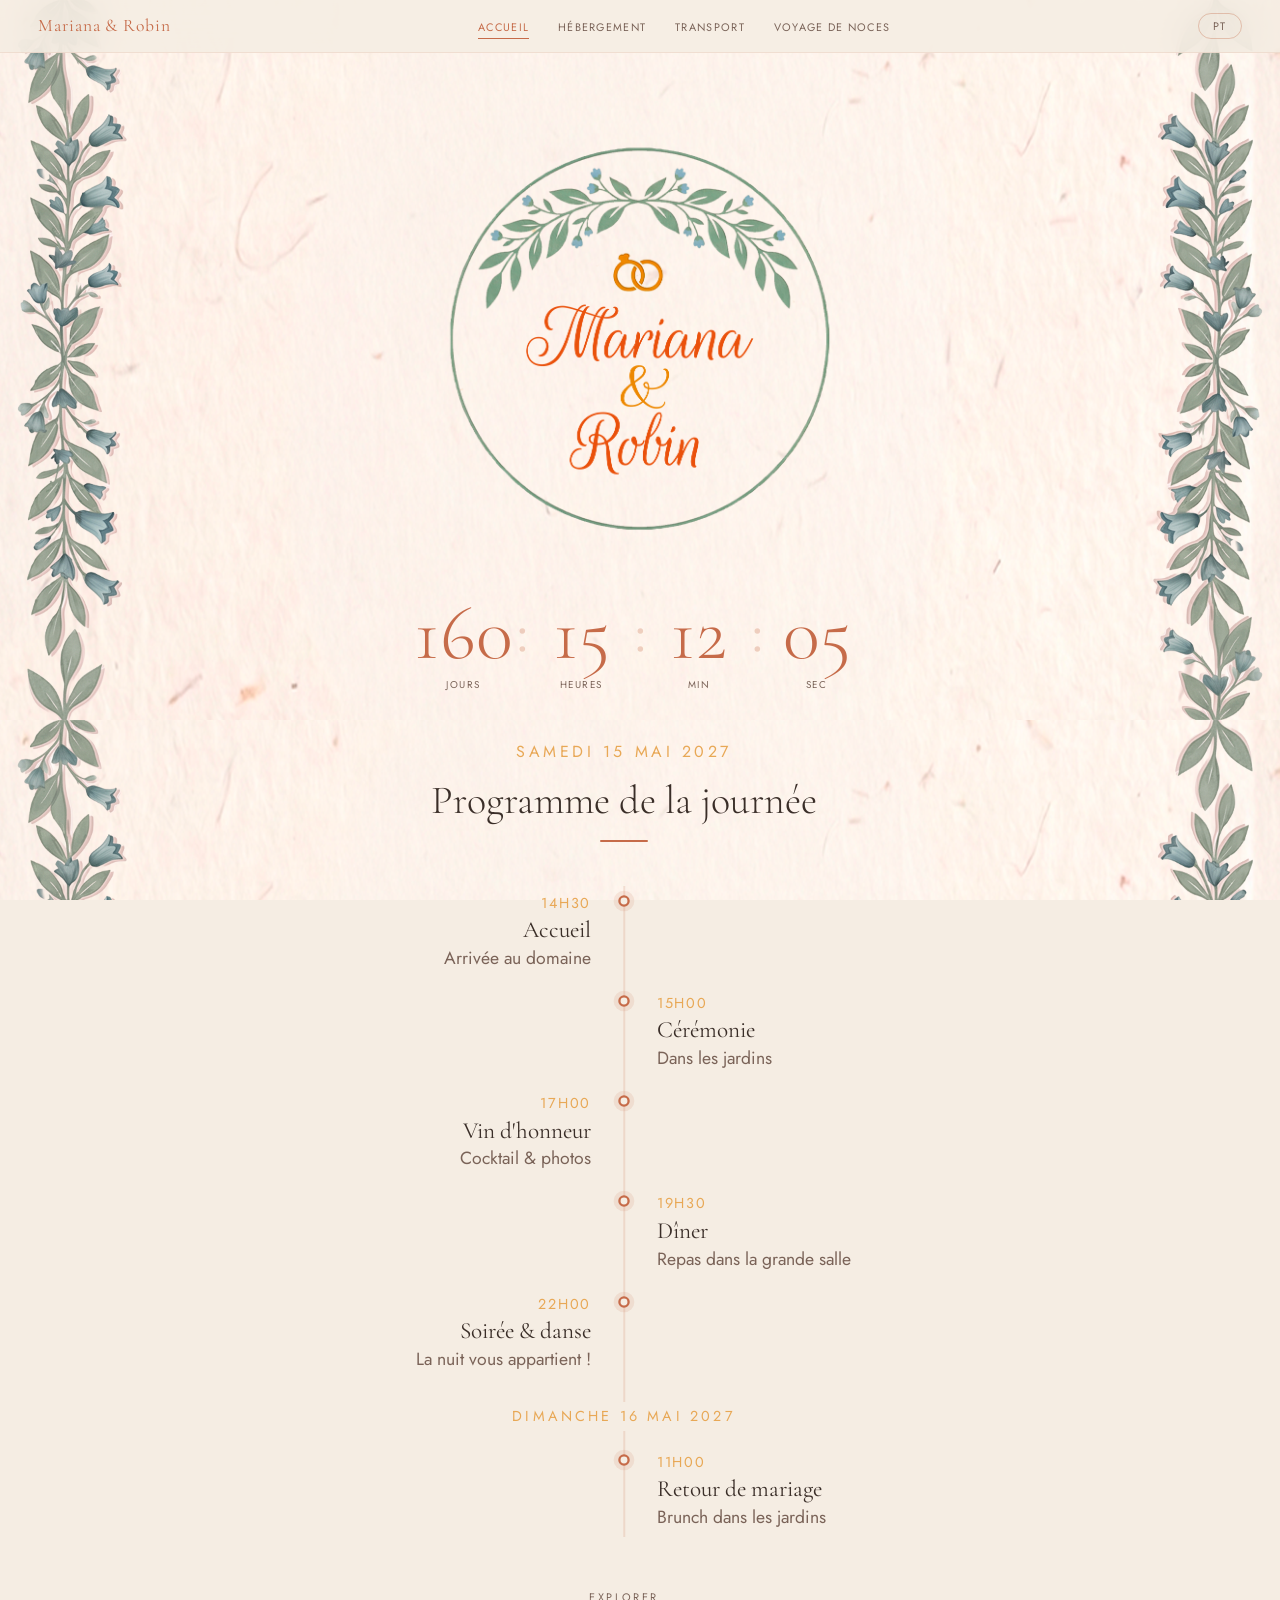
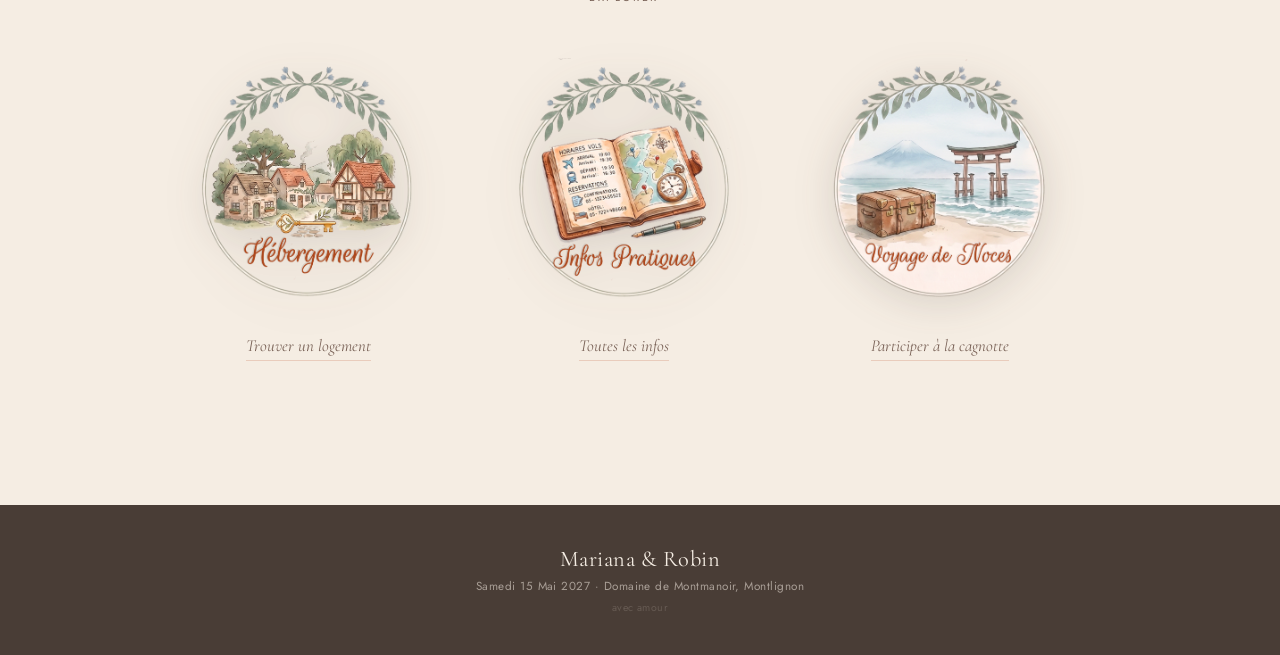
==== commit b8b2cffd: "Lien de la cagnotte, retour de mariage au programme, nouveaux horaires Co-Authored-By: Claude Sonnet" ====
--- a/fr/accueil.html
+++ b/fr/accueil.html
@@ -46,11 +46,13 @@
       <div class="prog-rule reveal" aria-hidden="true"></div>
 
       <div class="tl" role="list">
-        <div class="tl-row" role="listitem"><div class="tl-l"><div class="tl-time">11h00</div><div class="tl-ev">Accueil</div><div class="tl-ds">Arrivée au domaine</div></div><div class="tl-dw"><div class="tl-d" aria-hidden="true"></div></div><div class="tl-r"></div></div>
-        <div class="tl-row" role="listitem"><div class="tl-l"></div><div class="tl-dw"><div class="tl-d" aria-hidden="true"></div></div><div class="tl-r"><div class="tl-time">12h00</div><div class="tl-ev">Cérémonie</div><div class="tl-ds">Dans les jardins</div></div></div>
-        <div class="tl-row" role="listitem"><div class="tl-l"><div class="tl-time">13h30</div><div class="tl-ev">Vin d'honneur</div><div class="tl-ds">Cocktail &amp; photos</div></div><div class="tl-dw"><div class="tl-d" aria-hidden="true"></div></div><div class="tl-r"></div></div>
+        <div class="tl-row" role="listitem"><div class="tl-l"><div class="tl-time">14h30</div><div class="tl-ev">Accueil</div><div class="tl-ds">Arrivée au domaine</div></div><div class="tl-dw"><div class="tl-d" aria-hidden="true"></div></div><div class="tl-r"></div></div>
+        <div class="tl-row" role="listitem"><div class="tl-l"></div><div class="tl-dw"><div class="tl-d" aria-hidden="true"></div></div><div class="tl-r"><div class="tl-time">15h00</div><div class="tl-ev">Cérémonie</div><div class="tl-ds">Dans les jardins</div></div></div>
+        <div class="tl-row" role="listitem"><div class="tl-l"><div class="tl-time">17h00</div><div class="tl-ev">Vin d'honneur</div><div class="tl-ds">Cocktail &amp; photos</div></div><div class="tl-dw"><div class="tl-d" aria-hidden="true"></div></div><div class="tl-r"></div></div>
         <div class="tl-row" role="listitem"><div class="tl-l"></div><div class="tl-dw"><div class="tl-d" aria-hidden="true"></div></div><div class="tl-r"><div class="tl-time">19h30</div><div class="tl-ev">Dîner</div><div class="tl-ds">Repas dans la grande salle</div></div></div>
         <div class="tl-row" role="listitem"><div class="tl-l"><div class="tl-time">22h00</div><div class="tl-ev">Soirée &amp; danse</div><div class="tl-ds">La nuit vous appartient !</div></div><div class="tl-dw"><div class="tl-d" aria-hidden="true"></div></div><div class="tl-r"></div></div>
+        <div class="tl-day" role="presentation"><span>Dimanche 16 mai 2027</span></div>
+        <div class="tl-row" role="listitem"><div class="tl-l"></div><div class="tl-dw"><div class="tl-d" aria-hidden="true"></div></div><div class="tl-r"><div class="tl-time">11h00</div><div class="tl-ev">Retour de mariage</div><div class="tl-ds">Brunch dans les jardins</div></div></div>
       </div>
 
       <div class="cards-wrap">
--- a/css/site.css
+++ b/css/site.css
@@ -434,6 +434,25 @@
   border: 2px solid var(--tc);
   flex-shrink: 0;
   transition: transform 0.4s var(--ease-out), box-shadow 0.4s var(--ease-out);
+}
+
+.tl-day {
+  text-align: center;
+  padding: 1.2rem 0 0.6rem;
+  opacity: 0;
+  transform: translateY(14px);
+  transition: opacity 0.55s var(--ease-out), transform 0.55s var(--ease-out);
+  width: 100%;
+}
+.tl-day.vis { opacity: 1; transform: translateY(0); }
+.tl-day span {
+  display: inline-block;
+  background: var(--cr);
+  padding: 0.3rem 1.1rem;
+  font-size: 0.9rem;
+  letter-spacing: 0.22em;
+  text-transform: uppercase;
+  color: var(--am);
 }
 
 .tl-row.vis .tl-d {
@@ -911,7 +930,7 @@
     animation-iteration-count: 1 !important;
     transition-duration: 0.01ms !important;
   }
-  .reveal, .reveal-scale, .tl-row, .lp-logo, .lp-choices {
+  .reveal, .reveal-scale, .tl-row, .tl-day, .lp-logo, .lp-choices {
     opacity: 1 !important;
     transform: none !important;
   }
